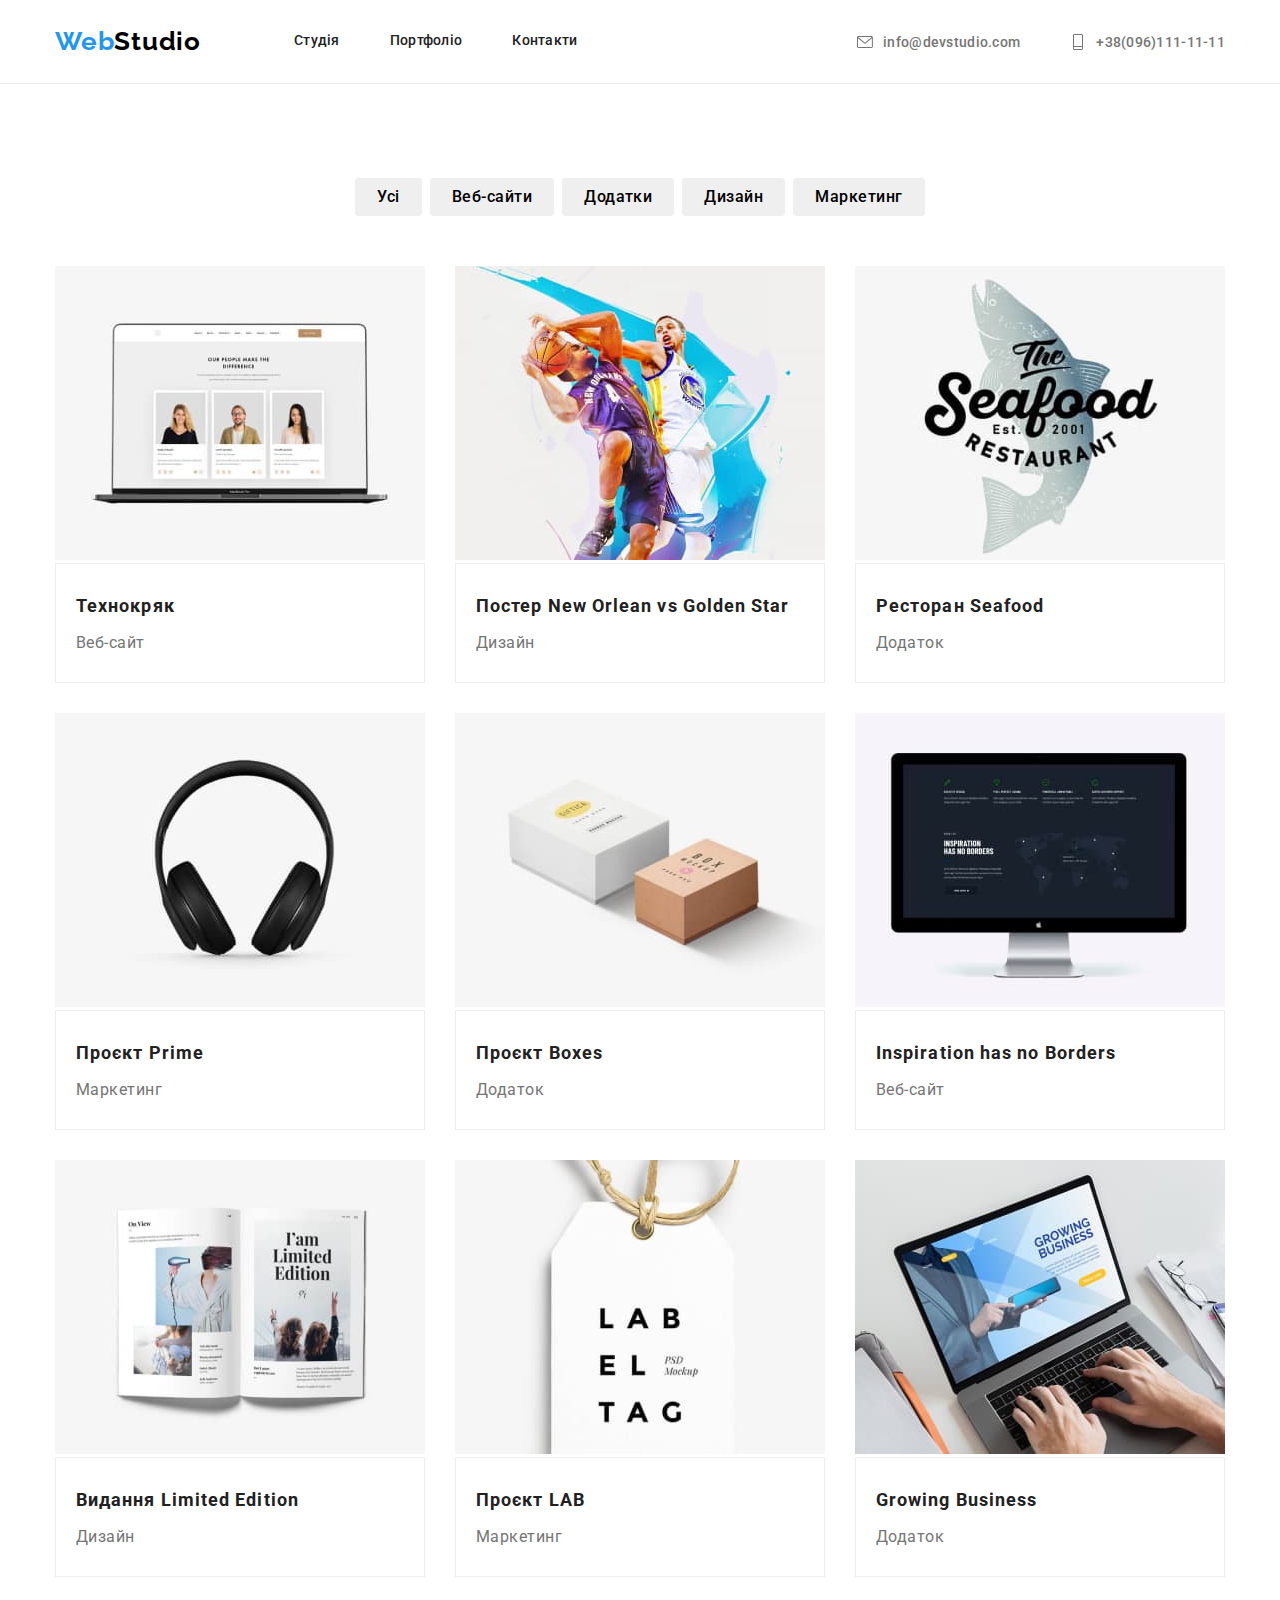
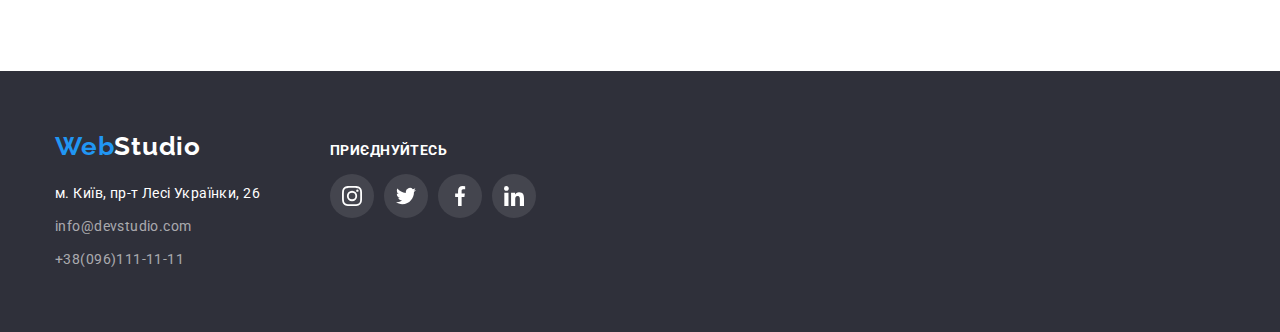
==== portfolio.html @ 4986a719 "hw5" ====
<!DOCTYPE html>
<html lang="uk">
<head>
    <meta charset="UTF-8">
    <meta http-equiv="X-UA-Compatible" content="IE=edge">
    <meta name="viewport" content="width=device-width, initial-scale=1.0">
    <title>Portfolio</title>
    <link rel="preconnect" href="https://fonts.googleapis.com">
    <link rel="preconnect" href="https://fonts.gstatic.com" crossorigin>
    <link href="https://fonts.googleapis.com/css2?family=Raleway:wght@700&family=Roboto:wght@400;500;700;900&display=swap"
        rel="stylesheet">
        <link rel="stylesheet" href="https://cdnjs.cloudflare.com/ajax/libs/modern-normalize/1.1.0/modern-normalize.min.css">
    <link rel="stylesheet" href="./css/style.css">
</head>
<body>
<header class="page-header">
    <div class="container">
        <div class="page-nav">
            <a class="logo" href="/">
                <span class="logo-accent">Web</span>Studio
            </a>
            <nav class="nav">
                <ul class="nav-list">
                    <li class="item"><a class="menu-link" href="./index.html">Студія</a></li>
                    <li class="item"><a class="menu-link" href="./portfolio.html">Портфоліо</a></li>
                    <li class="item"><a class="menu-link" href="#">Контакти</a></li>
                </ul>
            </nav>
            <ul class="aut-nav">
                <li class="item-nav">
                    <a class="contact-link" href="mailto:info@devstudio.com">
                        <svg class="item-nav-icon" width="16" height="16">
                            <use href="./images/icon.svg#icon-envelope"></use>
                        </svg>
                        info@devstudio.com
                    </a>
                </li>
                <li class="item-nav">
                    <a class="contact-link" href="tel:+380961111111">
                        <svg class="item-nav-icon" width="16" height="16">
                            <use href="./images/icon.svg#icon-telephon"></use>
                        </svg>
                        +38(096)111-11-11
                    </a>
                </li>
            
            </ul>
        </div>


    </div>
</header>

<main>
    <section class="department">
   <div class="container">
    <h1 class="department-title">Відділи</h1>
    <ul class="department-link">
        <li><button class="button-second" type="button">Усі</button></li>
        <li><button class="button-second" type="button">Веб-сайти</button></li>
        <li><button class="button-second" type="button">Додатки</button></li>
        <li><button class="button-second" type="button">Дизайн</button></li>
        <li><button class="button-second" type="button">Маркетинг</button></li>
    </ul>
   </div>


<!--section projects-->


<div class="container">
    <ul class="progect-list">
        <li>
            <div class="progect-card">
                <img src="./images/technocrat.jpg" alt="Технокряк" width="370" />
                <div class="progect-item">
                <h3 class="project-title">Технокряк</h3>
                <p class="project-text">Веб-сайт</p>
            
         <div class="project-invisible-text">
            <p>Ресурс пропонує комплексні пропозиції з різним 
                рівнем функціоналу та сервісів. 
                 Все це дозволить відвідувачу отримати
            вичерпні відомості про компанію чи приватну особу.</p>
         </div>
        </div>
        </li>
    
        <li  >
            <div class="progect-card">
                <img src="./images/design-poster.jpg" alt="Постер New Orlean vs Golden Star" width="370" />
                <div class="progect-item">
                <h3 class="project-title">Постер New Orlean vs Golden Star</h3>
                <p class="project-text">Дизайн</p>
                </div>
                </div>
        </li>
        <li  >
            <div class="progect-card">
                <img src="./images/restaurant.jpg" alt="Ресторан Seafood" width="370" />
                <div class="progect-item">
                <h3 class="project-title">Ресторан Seafood</h3>
                <p class="project-text">Додаток</p>
                </div>
                </div>
        </li>
        <li >
            
            <div class="progect-card">
                <img src="./images/marketing.jpg" alt="Проєкт Prime" width="370" />
                <div class="progect-item">
                <h3 class="project-title">Проєкт Prime</h3>
                <p class="project-text">Маркетинг</p>
                </div>
                </div>
        </li>
        <li >
            <div class="progect-card">
                <img src="./images/box.jpg" alt="Проєкт Boxes" width="370" />
                <div class="progect-item">
                <h3 class="project-title">Проєкт Boxes</h3>
                <p class="project-text">Додаток</p>
                </div>
                </div>
        </li>
    
        <li >
            <div class="progect-card">
                <img src="./images/web-site.jpg" alt="Inspiration has no Borders" width="370" />
                <div class="progect-item">
                <h3 class="project-title">Inspiration has no Borders</h3>
                <p class="project-text">Веб-сайт</p>
                </div>
                </div>
        </li>
        <li >
            <div class="progect-card">
                <img src="./images/book.jpg" alt="Видання Limited Edition" width="370" />
                <div class="progect-item">
                <h3 class="project-title">Видання Limited Edition</h3>
                <p class="project-text">Дизайн</p>
                </div>
                </div>
        </li>
        <li  >
            <div class="progect-card">
                <img src="./images/lab.jpg" alt="Проєкт LAB" width="370" />
                <div class="progect-item">
                <h3 class="project-title">Проєкт LAB</h3>
                <p class="project-text">Маркетинг</p>
                </div>
                </div>
        </li>
        <li  >
            <div class="progect-card">
                <img src="./images/busines.jpg" alt="Growing Business" width="370" />
                <div class="progect-item">
                <h3 class="project-title">Growing Business</h3>
                <p class="project-text">Додаток</p>
                </div>
                </div>
        </li>
    </ul>

</div>
</section>

    
</main>

<footer>

<div class="container">
    <div class="main-footer-contacts">
        <div class="footer-contacts">


            <a href="/" class="logo-white">
                <span class="logo-accent">Web</span>Studio
            </a>

            <address class="contacts">
                <ul>
                    <li class="link-contacts">
                        <a class="link" href="https://goo.gl/maps/CEJdyvRehDyQKQgW8" target="_blank"
                            rel="noopenes noreferrer nofollow"> м. Київ, пр-т Лесі Українки, 26</a>
                    </li>
                    <li class="link-contacts">
                        <a class="link-footer" href="mailto:info@devstudio.com">info@devstudio.com</a>
                    </li>
                    <li class="link-contacts">
                        <a class="link-footer" href="tel:+380961111111">+38(096)111-11-11</a>
                    </li>
                </ul>
            </address>
        </div>
        <div class="social-net">
            <h3 class="social-title"> Приєднуйтесь </h3>



            <ul class="social-list">
                <li class="social-item">
                    <a href="#" class="social-link">
                        <svg class="social-icon" width="20" height="20">
                            <use href="./images/icon.svg#icon-instagram"></use>
                        </svg>
                    </a>
                </li>
                <li class="social-item">
                    <a href="#" class="social-link">
                        <svg class="social-icon" width="20" height="20">
                            <use href="./images/icon.svg#icon-twitter"></use>
                        </svg>
                    </a>
                </li>
                <li class="social-item">
                    <a href="#" class="social-link">
                        <svg class="social-icon" width="20" height="20">
                            <use href="./images/icon.svg#icon-facebook"></use>
                        </svg>
                    </a>
                </li>
                <li class="social-item">
                    <a href="#" class="social-link">
                        <svg class="social-icon" width="20" height="20">
                            <use href="./images/icon.svg#icon-linkedin"></use>
                        </svg>
                    </a>
                </li>
            </ul>


        </div>

    </div>


</div>


</footer>
</body>
</html>
---- css/style.css ----
* {
    box-sizing: border-box;
}
h1,
h2,
h3,
h4,
h5,
h6,
p,
ul {
    margin: 0;
    padding: 0;
}
:root {
 --primary-text-color: #212121;
 --secondary-text-color: #757575;
--hero-text-color:#ffffff;
--accent-text-color: #2196f3;
--black-text-color: #000000;
--primary-white-color: #f5f5f5;
--secondary-color: #2f303a;
--button: #F5F4FA;
--button-focus: #188CE8;
--secondary-button: #EEEEEE;
--border:#ECECEC;
--fon-hero:rgba(47, 48, 58, 0.8);
--icon:#AFB1B8;
--footer-link:rgba(255, 255, 255, 0.1);
--fon-backdrop:rgba(0, 0, 0, 0.2);
--work-fon:rgba(47, 48, 58, 0.8);
--invisible :rgba(33, 150, 243, 0.9);



--time:cubic-bezier(0.4, 0, 0.2, 1);
}


body {
    background-color: var(--hero-text-color) ;
    color: var(--primary-text-color) ;
    font-family: 'Roboto', sans-serif;
    font-size: 14px;
    cursor: pointer;
    font-weight: 400;
    overflow: auto;
}
ul {
    list-style: none;
}

/* навигация*/
.page-header{
    border-bottom: 1px solid var(--border);
}
.container {
    margin-left: auto;
    margin-right: auto;
    width: 1200px;
    padding: 0px 15px;
}

.logo{
    display: block;
    font-family: 'Raleway';
        color: var(--black-text-color);
        font-weight: 700;
        font-size: 26px;
        line-height: 1.2;
        text-decoration: none;
        letter-spacing: 0.03em;
       
        margin-right: 93px;
        
       
}
/*.logo-accent{
    color: var(--accent-text-color) border: 1px solid #000000;
        text-shadow : 0px 4px 4px rgba(0, 0, 0, 0.25);
}
*/
.nav :hover,
.nav :focus{
    color: var(--accent-text-color);
    
}



.page-nav{
display: flex;
align-items: center;

}
.nav-list{
    display: flex;
    


}


.menu-link {
    display: block;
    color: var(--primary-text-color);
    font-weight: 500;
    line-height: 1.15;
    letter-spacing: 0.02em;
    text-decoration: none;
    padding-top: 32px;
    padding-bottom: 32px;
transition-property:  color;
    transition-duration: 2500ms;
    transition-timing-function: var(--time);
    
    
}
.menu-link::after {
    display: block;
    opacity: 0;
    width: 100%;
    height: 3px;
    background-color: currentColor;
    content: "";
transform: translateY(28px);
transition-property: color;
    transition-duration: 2500ms;
    transition-timing-function: var(--time);
}

.menu-link:focus {
    color: var(--accent-text-color);

}

.menu-link:hover::after {
    opacity: 1;
    color: var(--accent-text-color);
}

.item:not(:last-child){
    margin-right: 50px;
}
.aut-nav {
    display: flex;
    align-items: center;
    margin-left: auto ;


}
.item-nav-icon{
    fill: currentColor;
   
}
.aut-nav .item-nav + .item-nav{
    margin-left: 50px;
}

.contact-link{
    display: flex;
    align-content: center;
    color: var(--secondary-text-color);
    font-weight: 500;
    line-height: 1.15;
    letter-spacing: 0.02em;
    text-decoration: none;
    padding-top: 32px;
    padding-bottom: 32px;
    gap: 10px;


    transition-property: color;
        transition-duration: 2500ms;
        transition-timing-function: var(--time);
    }

.partners-icon{
fill: currentColor;
}

.aut-nav :hover,
.aut-nav :focus{
    color: var(--accent-text-color);
  
}
.aut-nav :hover,
:focus .contact-link {
fill: var(--accent-text-color);

}

/* герой*/
.hero {
    background-color: var(--secondary-color);
    text-align: center;
    padding: 200px 0;
    max-width: 1600px;
        padding-bottom: 200px;
        background-image: linear-gradient(to right,rgba(47, 48, 58, 0.4),
        rgba(47, 48, 58, 0.4) ), url('../images/hero.jpg');
        margin-left: auto;
        margin-right: auto;
        background-size: cover;
        }

.hero-titel{  
    margin-top: 0;
    margin-bottom: 30px;
    color: var(--hero-text-color);
        
        font-family: 'Roboto';
            font-weight: 900;
            font-size: 44px;
            line-height: 60px;
            text-align: center;
            letter-spacing: 0.06em;
            text-transform: uppercase;
            
            margin-left: 237px;
            margin-right: 237px;

}
 /* описание компании */

    

.qualiti{
    padding-top: 94px;
}

.qualiti-position {
    display: flex;
    margin-bottom: 30px;
}

.qualiti-item {
    width: calc((100%-90px)/4);
}

.qualiti-link {
    width: 100%;
    height: 120px;
    background-color: var(--button);
    display: flex;
    border-radius: 4px;
    align-items: center;
    justify-content: center;
    color: var(--icon);

}

.qualiti-icon {
    fill: currentColor;
}

.qualiti-list{
    display: flex;
        gap: 30px;
}
.quality-title {
    padding-top: 0px;
    margin-bottom: 0;
    color: var(--primary-text-color);
        font-size: 14px;
        font-weight: 700;
        line-height: 1.15;
        letter-spacing: 0.03em;
        text-transform: uppercase;
}
.quality-text{
   margin-top: 10px;
   margin-bottom: 0px;
    color: var(--secondary-text-color);
    line-height: 1.7;
    letter-spacing: 0.03em;
}
/* які проекти*/
.work{
    padding-top: 94px;
    padding-bottom: 94px;
}

.work-title{
    
    padding-top: 0px;
    margin-bottom: 50px;
    color: var(--primary-text-color);
    font-weight: 700;
    font-size: 36px;
    line-height: 1.15;
    text-align: center;
    letter-spacing: 0.03em;
        
}
.work-list{
    display: flex;
        gap: 30px;
}
.work-img {
    position: relative;
    margin-top: 0px;
    
}
.label{
    position: absolute ;
    top: 224px;
    width: 100%;
   height: 70px;
   text-align: center;
  color: var(--hero-text-color);
    background-color: var(--work-fon);
    justify-content: center;
    
    font-family: Roboto, sans-serif;
    font-weight: 700;
    line-height: 1.14;
    letter-spacing: 0.03em;
    text-transform: uppercase;
    justify-content: center;
    display:block;
    padding-top: 27px;
        }




/* команда */
.team {
    padding-top: 94px;
    padding-bottom: 94px;
    background-color: var(--button);
   
}
.team-title {
    padding-top: 0px;
    margin-bottom: 50px;
        color: var(--primary-text-color);

        
            font-weight: 700;
            font-size: 36px;
            line-height: 1.16;
            text-align: center;
            letter-spacing: 0.03em;
}
.team-img  {
    margin-top: 0px;
    margin-bottom: 0px;
    
    display: block;
        max-width: 100%;
        height: auto;
        object-fit: cover;
    }

.conteiner-card{
     margin-top: 0px;
        box-shadow: 0px 1px 3px rgba(0, 0, 0, 0.12), 0px 1px 1px rgba(0, 0, 0, 0.14), 0px 2px 1px rgba(0, 0, 0, 0.2);
        border-radius: 0px 0px 4px 4px;
        background-color: var(--hero-text-color);

}
.team-list{
    display: flex;
    gap: 30px;
}
.team-name {
    
    color: var(--primary-text-color);
        font-weight: 500;
        font-size: 16px;
        line-height: 1.2;
        letter-spacing: 0.03em;
        text-align: center;
        padding-top: 30px;
        
}
.team-text {
        font-size: 16px;
        line-height: 1.2;
        color:var(--secondary-text-color);
        letter-spacing: 0.03em;
        text-align: center;
        margin-top: 10px;
        margin-bottom: 16px;
}
.soc-list{
    display: flex;
    justify-content: center;
    margin-top: 16px;
    padding-bottom: 30px;
    gap: 10px;

}
.soc-item {

}
.soc-link{
    display: flex;
    width: 44px;
    height: 44px;
    align-items: center;
    justify-content: center;
    background-color:var(--hero-text-color);
    border-radius: 50%;
    color:var(--icon);
transition-property: background-color;
    transition-duration: 2500ms;
    transition-timing-function: var(--time);
}

.soc-icon{
    gap: 10px;
    transition-property: color;
        transition-duration: 2500ms;
        transition-timing-function: var(--time);
}


.soc-icon{
    fill: currentColor;
}
.soc-link:hover,
.soc-link:focus{
    background-color: var(--accent-text-color);
    color: var(--hero-text-color);
}

/*.soc-icon {
    fill: var(--icon);
}
.soc-link:hover ,:focus {
background-color: var(--accent-text-color);
}
.soc-link:hover,:focus .soc-icon {
    fill: var(--hero-text-color);
}
*/
.partners {
    padding-top: 94px;
        padding-bottom: 94px;
}

.partners-title{
    padding-top: 0px;
        margin-bottom: 50px;
        color: var(--primary-text-color);
    
    
        font-weight: 700;
        font-size: 36px;
        line-height: 1.16;
        text-align: center;
        letter-spacing: 0.03em;
    }



.partners-list {
    display: flex;
    gap: 30px;
}

.partners-item {
    width: calc((100%-150px)/6);
    width: 100%;
        height: 92px;
       
        display: flex;
        border-radius: 4px;

}

.partners-link {
    width: 100%;
    height: 92px;
    border: 1px solid var(--icon);
    display: flex;
    border-radius: 4px;
    align-items: center;
        justify-content: center;
        background-color: var(--hero-text-color);
        color: var(--icon);

        transition-property: border-color, color;
            transition-duration: 2500ms;
            transition-timing-function: var(--time);
    
}

.partners-icon {
    fill: currentColor;
}

.partners-link:hover,
.partners-link:focus {
   border-color: var(--accent-text-color);
    color: var(--accent-text-color);
}



/* підвал*/
footer{
    background-color: var(--secondary-color);
    padding-top: 60px;
    padding-bottom: 60px;
}

.logo-white {
    display: block;
    font-family: 'Raleway';
    font-weight: 700;
    font-size: 26px;
    line-height: 1.2;
    color: var(--hero-text-color);
    text-decoration: none;
    letter-spacing: 0.03em;
    margin-bottom: 20px;
}
.logo-accent {
    color: var(--accent-text-color);
}
    
.contacts {
margin-bottom: 0px;
}
.link {
    display: block;
    font-style: normal;
    line-height: 1.7;
    color: var(--hero-text-color);
    text-decoration: none;
    letter-spacing: 0.03em;
}

.link-contacts {
    margin-top: 9px;
}
.link-footer{
    display: block;
        font-style: normal;
        color: rgba(255, 255, 255, 0.6);
        line-height: 1.7;
        letter-spacing: 0.03em;
        text-decoration: none;
}

.link-contacts:first-child {
    margin-top: 0px;
    }
.main-footer-contacts{
display: flex;
align-items: baseline;
    }

.social-net{
    margin-left: 70px;
}


.social-title{
padding-top: 0px;
margin-bottom: 0;
 color: var(--hero-text-color);
font-size: 14px;
font-weight: 700;
line-height: 1.15;
letter-spacing: 0.03em;
text-transform: uppercase;





}
.social-list {
display: flex;
justify-content: center;
padding-top: 16px;
 padding-bottom: 30px;
gap: 10px;
    }
    
.social-item {}
    
.social-link {
display: flex;
 width: 44px;
 height: 44px;
align-items: center;
justify-content: center;
background-color: var(--footer-link);
border-radius: 50%;
color: var(--hero-text-color);

transition-property: background-color;
    transition-duration: 2500ms;
    transition-timing-function: var(--time);

        }
.social-icon {
fill: currentColor;

        }
    
.social-link:hover,
.social-link:focus {
background-color: var(--accent-text-color);
}

/* порфоліо вітділи*/
.department {
    padding-top: 94px;
    padding-bottom: 94px;
    }


.department-title {

        position: absolute;
        white-space: nowrap;
        width: 1px;
        height: 1px;
        overflow: hidden;
        border: 0;
        padding: 0;
        clip: rect(0 0 0 0);
        clip-path: inset(50%);
        margin: -1px;
}
.department-link{
    display: flex;
    gap:8px;
    justify-content: center;
    margin-bottom: 50px;
}
/* приклади робіт*/
.progect-card{
display: block;
position: relative;
overflow: hidden;

}
  

.progect-list{
    display: flex;
    flex-wrap: wrap;
    margin: 0px;
    padding: 0px;
    gap: 30px;
    justify-content: space-between;
    }

.progect-item {
    display: block;
    padding: 24px 20px;
    margin: 0;

    box-sizing: border-box;
        width: 370px;
       
        border: 1px solid var(--secondary-button);
    }
.project-title{
        font-weight: 700;
        font-size: 18px;
        line-height: 2;
        letter-spacing: 0.06em;
        margin: 0;
        padding-bottom: 4px;

}
.project-text{
        font-size: 16px;
        line-height: 1.87;
        letter-spacing: 0.03em;
        color: var(--secondary-text-color);
        margin: 0;
}
.progect-card:hover {
  box-shadow: 1px 4px 6px rgba(0, 0, 0, 0.16),
0px 4px 4px rgba(0, 0, 0, 0.06),
0px 1px 1px rgba(0, 0, 0, 0.12)
}

.project-invisible-text{
    position: absolute;
    top: 0;
    left: 0;
    width: 100%;
    
    padding: 63px 24px;
    background-color: var(--invisible);
    transform: translateY(150%);

    color:var(--primary-white-color);
    font-size: 18px;
    line-height: 1.55;
    letter-spacing: 0.03em;
    transition: transform 250ms;
   
}
.progect-card:hover .project-invisible-text {
    transform: translateY(0);
}



/* кнопка*/
.button {

        background-color: var(----secondary-button);
        color: var(--primary-text-color);
        cursor: pointer;
        
        
} 
/* кнопка герой*/
.button-hero {
    display: inline-block;
        
        font-family: 'Roboto',sans-serif;
        font-weight: 700;
        font-size: 16px;
        line-height: 1.88;
        letter-spacing: 0.06em;
        background-color: var(--accent-text-color);
        color: var(--hero-text-color);
            min-width: 216px;
            height: 50px;
            text-align: center;
            padding: 10px 32px;
            border-radius: 4px;
            border: none;


}
.button-hero:hover,
.button-hero:focus {
    color: var(--hero-text-color);
background-color: var(--button-focus);



}
/* кнопка порфоліо*/
.button-second {
    display: inline-block;
    font-family: 'Roboto',sans-serif;
    font-weight: 500;
    font-size: 16px;
    line-height: 1.62;
    text-align: center;
    letter-spacing: 0.03em;
        
        justify-content: center;
        padding: 6px 22px;
        border: none;
        border-radius: 4px;

transition-property: background-color, color, shadow;
    transition-duration: 2500ms;
    transition-timing-function: cubic-bezier(0.4, 0, 0.2, 1);
    
}

.button-second:hover {
    color: var(--hero-text-color);
    background-color: var(--accent-text-color);

}


.button-second:focus,
.button-second:hover {
box-shadow: 0px 2px 2px rgba(0, 0, 0, 0.12),
 0px 1px 2px rgba(0, 0, 0, 0.08), 
 0px 3px 1px rgba(0, 0, 0, 0.1);
}
.backdrop {
    position: fixed;
    top:0;
    left:0;
    width: 100%;
    height: 100%;
    z-index: 1;
    opacity: 1;
    background-color: var(--fon-backdrop);
  transition: opacity 250ms var(--time),
  visibility 250ms var(--time);
}
.is-hidden{
    opacity: 0;
    pointer-events: none;
    visibility: hidden;
    transform: scale(1.5) ;
}
.modal{
    position: absolute;
    top: 50%;
    left: 50%;
    transform: translate(-50% ,-50%) scale(1);

    height: 581px;
    width: 528px;
    background-color: var(--primary-white-color);
    transition: transform 250ms var(--time);
}
.modal-close-button{
    position: absolute;
    top: 17px;
    right: 17px;
    width: 30px;
    height: 30px;
   left: 490px;
   border: 1px solid rgba(0, 0, 0, 0.1);
   border-radius: 50%;
   
   justify-content: center;
}
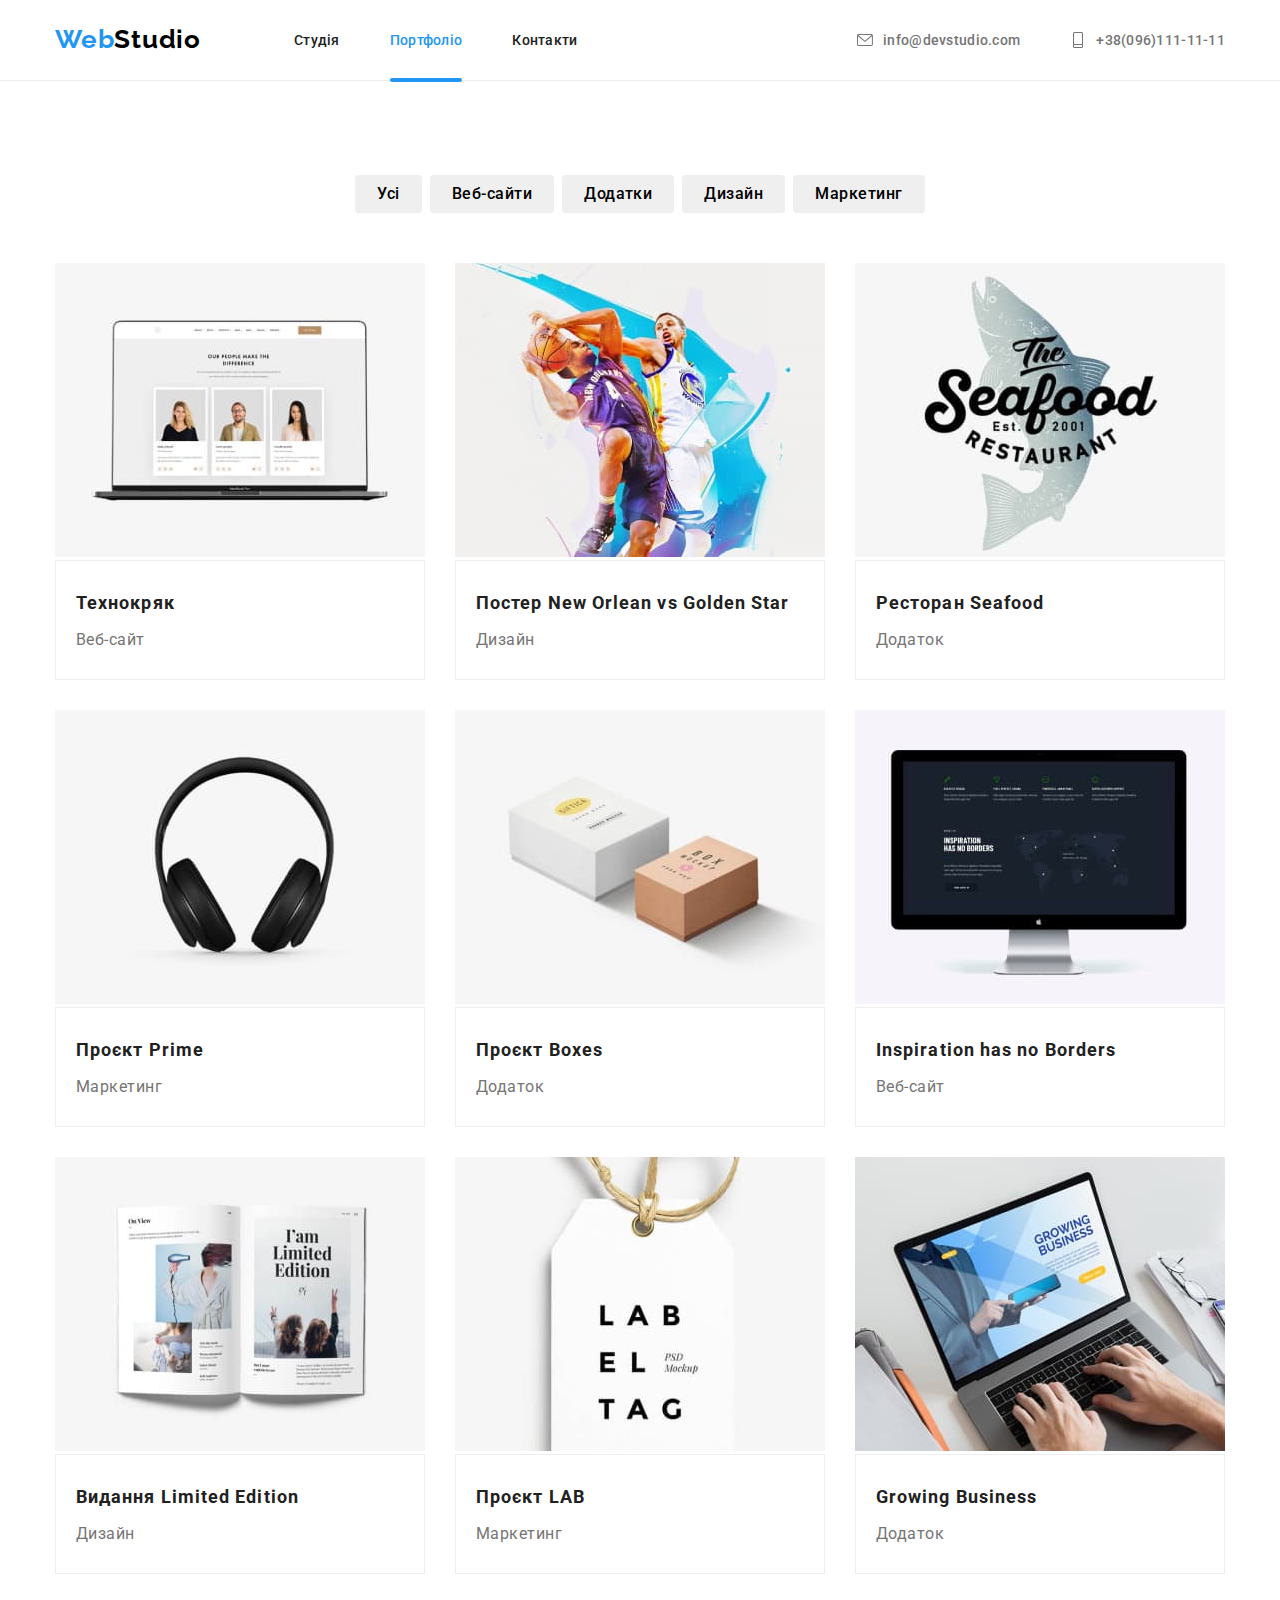
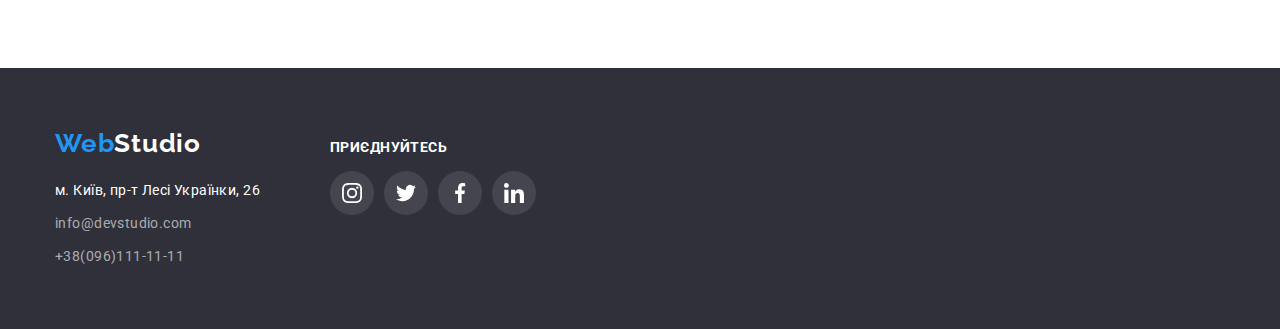
==== commit bcfb8446: "completed" ====
--- a/portfolio.html
+++ b/portfolio.html
@@ -22,7 +22,7 @@
             <nav class="nav">
                 <ul class="nav-list">
                     <li class="item"><a class="menu-link" href="./index.html">Студія</a></li>
-                    <li class="item"><a class="menu-link" href="./portfolio.html">Портфоліо</a></li>
+                    <li class="item"><a class="current-page menu-link" href="./portfolio.html">Портфоліо</a></li>
                     <li class="item"><a class="menu-link" href="#">Контакти</a></li>
                 </ul>
             </nav>
--- a/css/style.css
+++ b/css/style.css
@@ -111,30 +111,41 @@
     padding-top: 32px;
     padding-bottom: 32px;
 transition-property:  color;
-    transition-duration: 2500ms;
+    transition-duration: 250ms;
     transition-timing-function: var(--time);
-    
-    
-}
-.menu-link::after {
+}
+.current-page{
+    position: relative;
+    color: var(--accent-text-color);
+}
+
+
+
+.current-page::after {
+    content: "";
+position: absolute;
     display: block;
-    opacity: 0;
+   left: 0;
+ bottom: -2px;
     width: 100%;
-    height: 3px;
+    height: 4px;
+    border-radius: 2px;
     background-color: currentColor;
-    content: "";
-transform: translateY(28px);
+    
+/*transform: translateY(28px);
 transition-property: color;
-    transition-duration: 2500ms;
-    transition-timing-function: var(--time);
-}
+    transition-duration: 250ms;
+    transition-timing-function: var(--time);*/
+}
+
 
 .menu-link:focus {
     color: var(--accent-text-color);
-
-}
-
-.menu-link:hover::after {
+    
+
+}
+
+.menu-link::after {
     opacity: 1;
     color: var(--accent-text-color);
 }
@@ -171,7 +182,7 @@
 
 
     transition-property: color;
-        transition-duration: 2500ms;
+        transition-duration: 250ms;
         transition-timing-function: var(--time);
     }
 
@@ -406,14 +417,14 @@
     border-radius: 50%;
     color:var(--icon);
 transition-property: background-color;
-    transition-duration: 2500ms;
+    transition-duration: 250ms;
     transition-timing-function: var(--time);
 }
 
 .soc-icon{
     gap: 10px;
     transition-property: color;
-        transition-duration: 2500ms;
+        transition-duration: 250ms;
         transition-timing-function: var(--time);
 }
 
@@ -484,7 +495,7 @@
         color: var(--icon);
 
         transition-property: border-color, color;
-            transition-duration: 2500ms;
+            transition-duration: 250ms;
             transition-timing-function: var(--time);
     
 }
@@ -596,7 +607,7 @@
 color: var(--hero-text-color);
 
 transition-property: background-color;
-    transition-duration: 2500ms;
+    transition-duration: 250ms;
     transition-timing-function: var(--time);
 
         }
@@ -642,6 +653,9 @@
 position: relative;
 overflow: hidden;
 
+transition-property: box-shadow;
+    transition-duration: 250ms;
+    transition-timing-function: var(--time);
 }
   
 
@@ -681,9 +695,11 @@
         margin: 0;
 }
 .progect-card:hover {
-  box-shadow: 1px 4px 6px rgba(0, 0, 0, 0.16),
+box-shadow: 1px 4px 6px rgba(0, 0, 0, 0.16),
 0px 4px 4px rgba(0, 0, 0, 0.06),
-0px 1px 1px rgba(0, 0, 0, 0.12)
+0px 1px 1px rgba(0, 0, 0, 0.12);
+
+
 }
 
 .project-invisible-text{
@@ -691,20 +707,24 @@
     top: 0;
     left: 0;
     width: 100%;
-    
+    opacity: 0;
     padding: 63px 24px;
     background-color: var(--invisible);
-    transform: translateY(150%);
-
-    color:var(--primary-white-color);
-    font-size: 18px;
-    line-height: 1.55;
-    letter-spacing: 0.03em;
-    transition: transform 250ms;
+    transform: translateX(100%);
+    pointer-events: none;
    
+    transition-duration: 250ms;
+    transition-timing-function: var(--time);
+
+    color: var(--primary-white-color);
+        font-size: 18px;
+        line-height: 1.55;
+        letter-spacing: 0.03em;
+   
 }
 .progect-card:hover .project-invisible-text {
-    transform: translateY(0);
+transform: translateY(0);
+    opacity: 1;
 }
 
 
@@ -762,7 +782,7 @@
         border-radius: 4px;
 
 transition-property: background-color, color, shadow;
-    transition-duration: 2500ms;
+    transition-duration: 250ms;
     transition-timing-function: cubic-bezier(0.4, 0, 0.2, 1);
     
 }
@@ -786,7 +806,7 @@
     left:0;
     width: 100%;
     height: 100%;
-    z-index: 1;
+  
     opacity: 1;
     background-color: var(--fon-backdrop);
   transition: opacity 250ms var(--time),
@@ -802,22 +822,25 @@
     position: absolute;
     top: 50%;
     left: 50%;
-    transform: translate(-50% ,-50%) scale(1);
-
+    transform: translate(-50% ,-50%) scale(0.9);
+    border-radius: 4px;
     height: 581px;
     width: 528px;
-    background-color: var(--primary-white-color);
+    background-color: var(--hero-text-color);
     transition: transform 250ms var(--time);
 }
 .modal-close-button{
     position: absolute;
-    top: 17px;
-    right: 17px;
+    top: 8px;
+    right: 8px;
     width: 30px;
     height: 30px;
-   left: 490px;
+
    border: 1px solid rgba(0, 0, 0, 0.1);
    border-radius: 50%;
-   
+   cursor: pointer;
    justify-content: center;
-}+   display: flex;
+   align-items: center;
+   background-color: var(--hero-text-color);
+}
